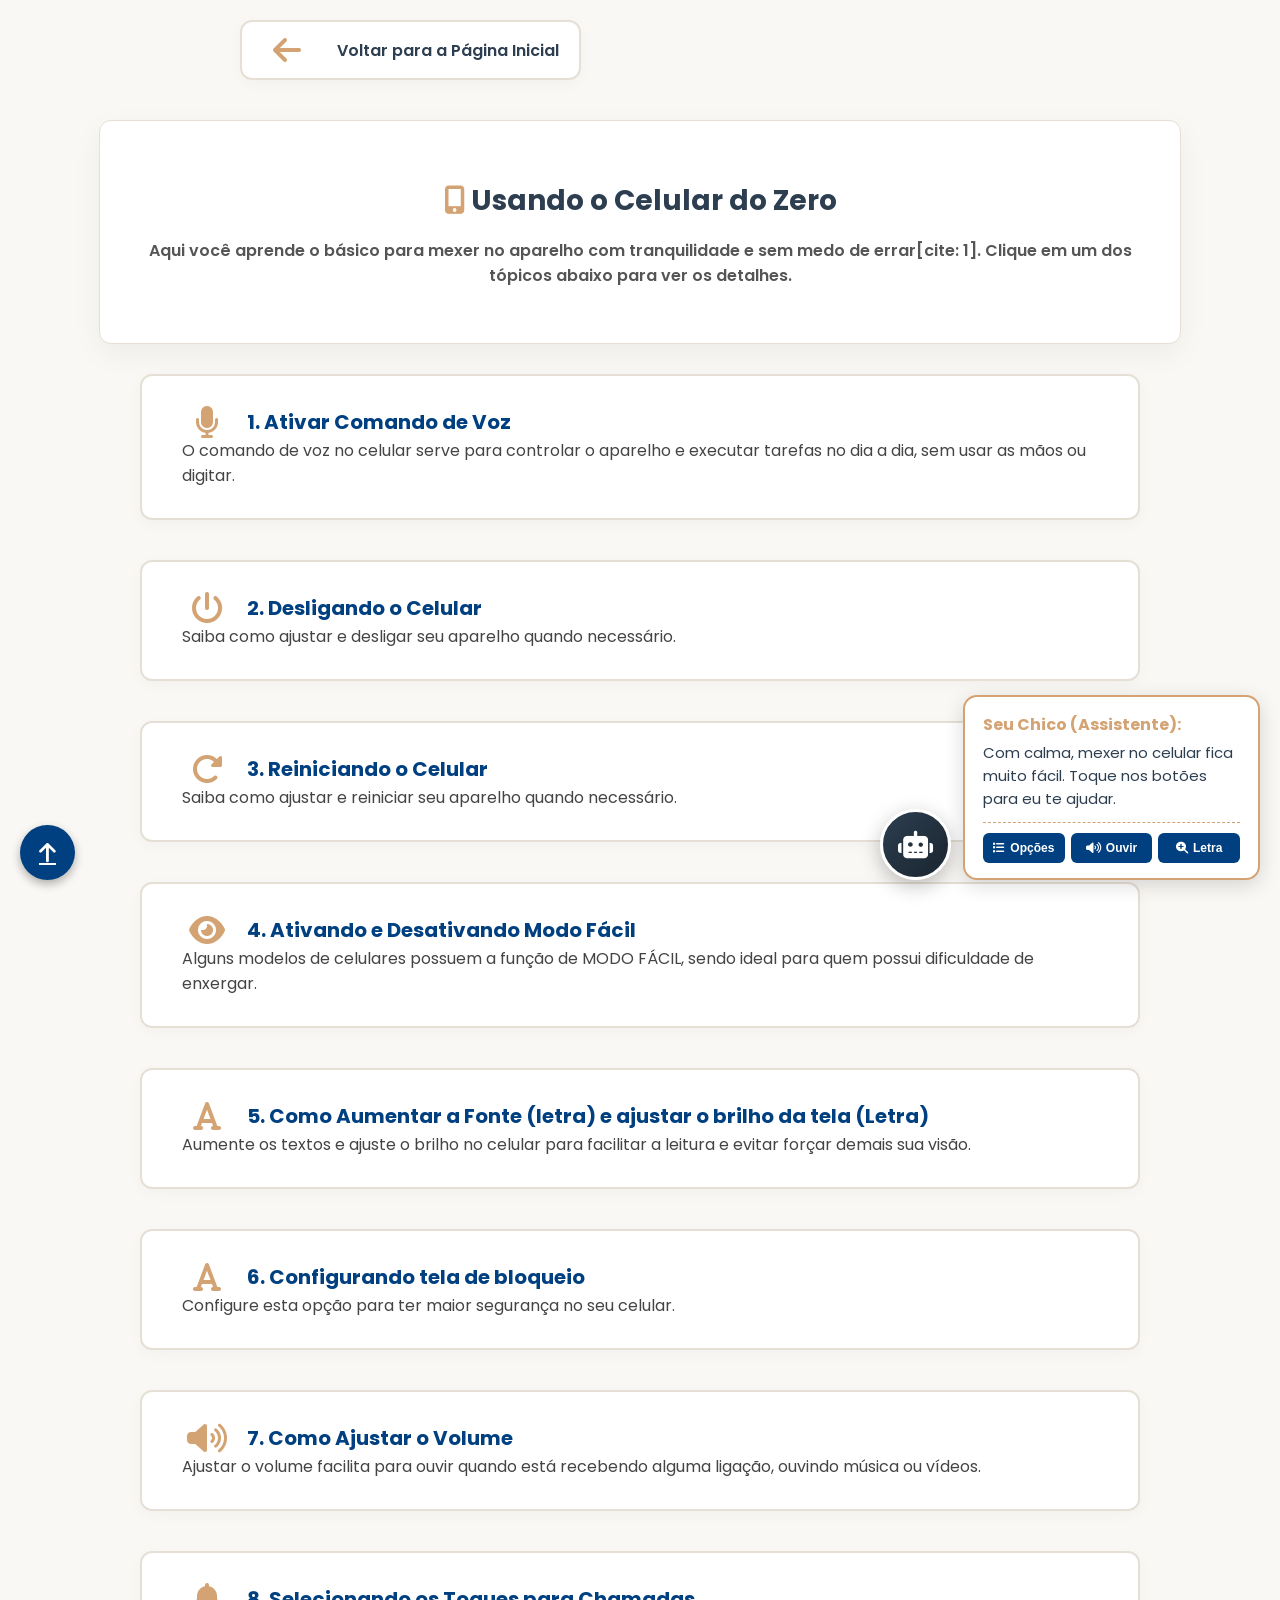
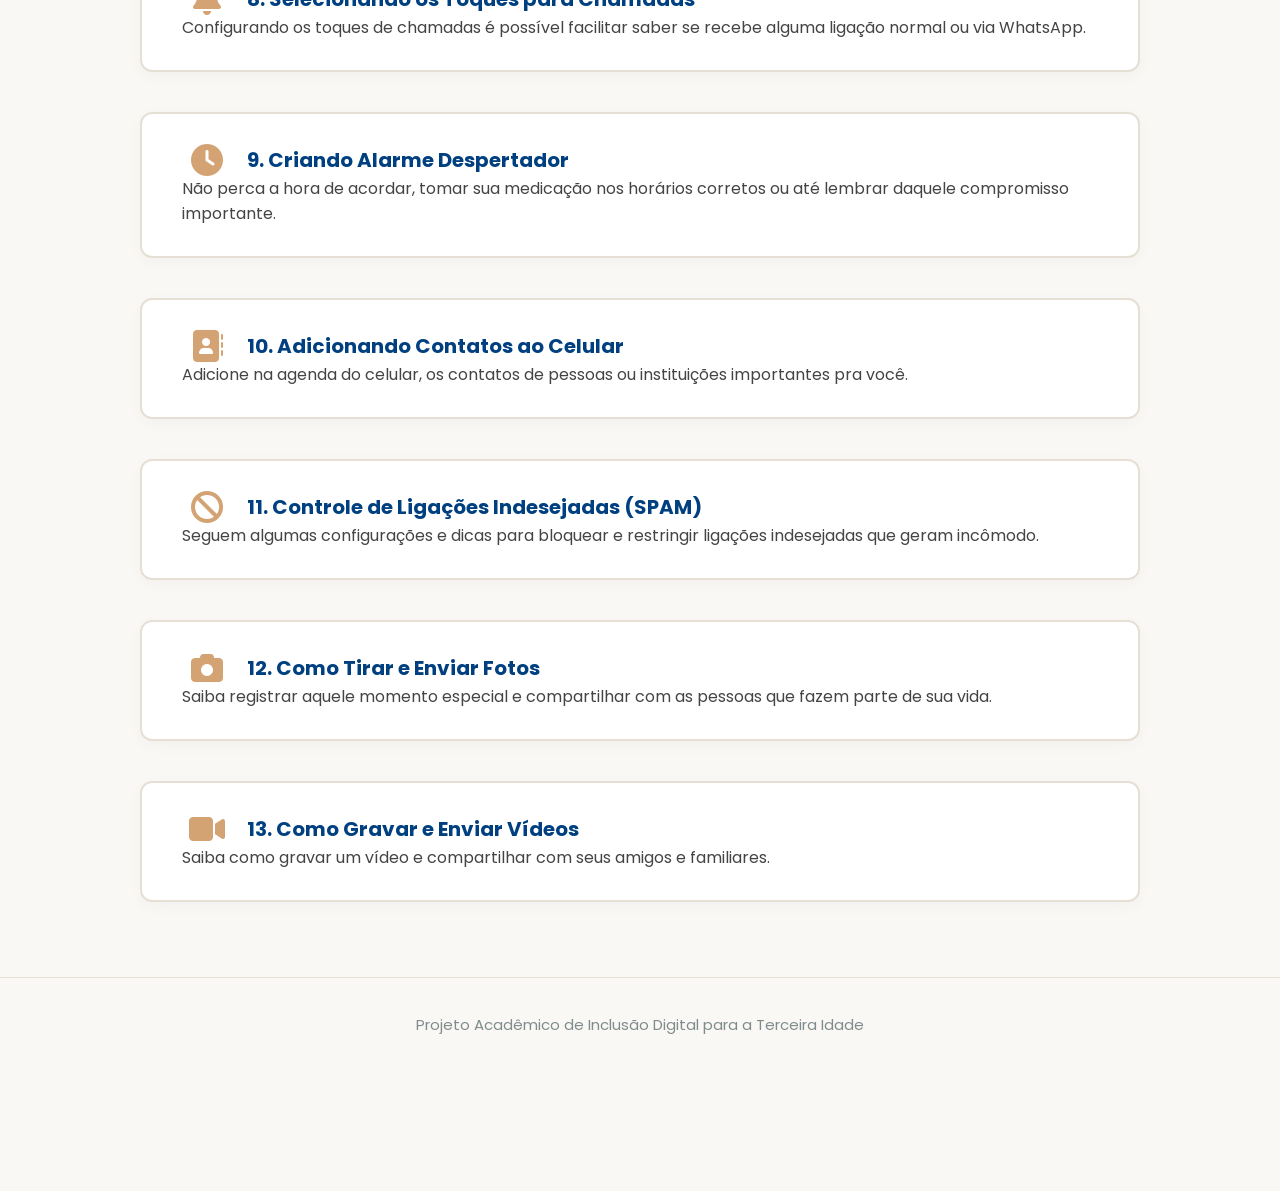
==== celular.html @ 822c0b0c "Update celular.html" ====
<!DOCTYPE html>
<html lang="pt-BR">
<head>
    <meta charset="UTF-8">
    <meta name="viewport" content="width=device-width, initial-scale=1.0">
    <title>Usando o Celular - Conectados</title>
    <link rel="stylesheet" href="https://cdnjs.cloudflare.com/ajax/libs/font-awesome/6.4.0/css/all.min.css">
    <link rel="stylesheet" href="style.css">
</head>
<body>

    <a href="#" onclick="voltarAoTopo()" class="botao-topo-flutuante" title="Voltar ao Topo">
        <i class="fa-solid fa-arrow-up"></i>
    </a>

    <div style="max-width: 800px; margin: 20px auto; text-align: left; padding: 0 15px;">
        <a href="index.html" class="btn" style="display: inline-flex; width: auto; padding: 12px 20px; font-size: 16px;">
            <i class="fa-solid fa-arrow-left"></i> Voltar para a Página Inicial
        </a>
    </div>

    <div class="search-box" style="margin-bottom: 30px;">
        <h1 style="color: #2C3E50; font-size: 28px; margin-bottom: 10px;">
            <i class="fa-solid fa-mobile-screen-button" style="color: #D4A373;"></i> Usando o Celular do Zero
        </h1>
        <p style="font-size: 16px; color: #555;">
            Aqui você aprende o básico para mexer no aparelho com tranquilidade e sem medo de errar[cite: 1]. Clique em um dos tópicos abaixo para ver os detalhes.
        </p>
    </div>

    <div class="grid-buttons">
        <div class="btn" onclick="abrirModal('modalVoz')" style="cursor: pointer; display: block; text-align: left; margin-bottom: 15px;">
            <h3 style="color: #004080; margin-top: 0; font-size: 20px;"><i class="fa-solid fa-microphone"></i> 1. Ativar Comando de Voz</h3>
            <p style="font-size: 16px; color: #444; font-weight: normal; margin-bottom: 0;">O comando de voz no celular serve para controlar o aparelho e executar tarefas no dia a dia, sem usar as mãos ou digitar.</p>
        </div>
        <div class="btn" onclick="abrirModal('modalDesligar')" style="cursor: pointer; display: block; text-align: left; margin-bottom: 15px;">
            <h3 style="color: #004080; margin-top: 0; font-size: 20px;"><i class="fa-solid fa-power-off"></i> 2. Desligando o Celular</h3>
            <p style="font-size: 16px; color: #444; font-weight: normal; margin-bottom: 0;">Saiba como ajustar e desligar seu aparelho quando necessário.</p>
        </div>
        <div class="btn" onclick="abrirModal('modalReiniciar')" style="cursor: pointer; display: block; text-align: left; margin-bottom: 15px;">
            <h3 style="color: #004080; margin-top: 0; font-size: 20px;"><i class="fa-solid fa-rotate-right"></i> 3. Reiniciando o Celular</h3>
            <p style="font-size: 16px; color: #444; font-weight: normal; margin-bottom: 0;">Saiba como ajustar e reiniciar seu aparelho quando necessário.</p>
        </div>
        <div class="btn" onclick="abrirModal('modalModoFacil')" style="cursor: pointer; display: block; text-align: left; margin-bottom: 15px;">
            <h3 style="color: #004080; margin-top: 0; font-size: 20px;"><i class="fa-solid fa-eye"></i> 4. Ativando e Desativando Modo Fácil</h3>
            <p style="font-size: 16px; color: #444; font-weight: normal; margin-bottom: 0;">Alguns modelos de celulares possuem a função de MODO FÁCIL, sendo ideal para quem possui dificuldade de enxergar.</p>
        </div>
        <div class="btn" onclick="abrirModal('modalFonte')" style="cursor: pointer; display: block; text-align: left; margin-bottom: 15px;">
            <h3 style="color: #004080; margin-top: 0; font-size: 20px;"><i class="fa-solid fa-font"></i> 5. Como Aumentar a Fonte (letra) e ajustar o brilho da tela (Letra)</h3>
            <p style="font-size: 16px; color: #444; font-weight: normal; margin-bottom: 0;">Aumente os textos e ajuste o brilho no celular para facilitar a leitura e evitar forçar demais sua visão.</p>
        </div>
         <div class="btn" onclick="abrirModal('modalbloqueio')" style="cursor: pointer; display: block; text-align: left; margin-bottom: 15px;">
            <h3 style="color: #004080; margin-top: 0; font-size: 20px;"><i class="fa-solid fa-font"></i> 6. Configurando tela de bloqueio</h3>
            <p style="font-size: 16px; color: #444; font-weight: normal; margin-bottom: 0;">Configure esta opção para ter maior segurança no seu celular.</p>
        </div>
        <div class="btn" onclick="abrirModal('modalVolume')" style="cursor: pointer; display: block; text-align: left; margin-bottom: 15px;">
            <h3 style="color: #004080; margin-top: 0; font-size: 20px;"><i class="fa-solid fa-volume-high"></i> 7. Como Ajustar o Volume</h3>
            <p style="font-size: 16px; color: #444; font-weight: normal; margin-bottom: 0;">Ajustar o volume facilita para ouvir quando está recebendo alguma ligação, ouvindo música ou vídeos.</p>
        </div>
        <div class="btn" onclick="abrirModal('modalToques')" style="cursor: pointer; display: block; text-align: left; margin-bottom: 15px;">
            <h3 style="color: #004080; margin-top: 0; font-size: 20px;"><i class="fa-solid fa-bell"></i> 8. Selecionando os Toques para Chamadas</h3>
            <p style="font-size: 16px; color: #444; font-weight: normal; margin-bottom: 0;">Configurando os toques de chamadas é possível facilitar saber se recebe alguma ligação normal ou via WhatsApp.</p>
        </div>
        <div class="btn" onclick="abrirModal('modalAlarme')" style="cursor: pointer; display: block; text-align: left; margin-bottom: 15px;">
            <h3 style="color: #004080; margin-top: 0; font-size: 20px;"><i class="fa-solid fa-clock"></i> 9. Criando Alarme Despertador</h3>
            <p style="font-size: 16px; color: #444; font-weight: normal; margin-bottom: 0;">Não perca a hora de acordar, tomar sua medicação nos horários corretos ou até lembrar daquele compromisso importante.</p>
        </div>
        <div class="btn" onclick="abrirModal('modalContatos')" style="cursor: pointer; display: block; text-align: left; margin-bottom: 15px;">
            <h3 style="color: #004080; margin-top: 0; font-size: 20px;"><i class="fa-solid fa-address-book"></i> 10. Adicionando Contatos ao Celular</h3>
            <p style="font-size: 16px; color: #444; font-weight: normal; margin-bottom: 0;">Adicione na agenda do celular, os contatos de pessoas ou instituições importantes pra você.</p>
        </div>
        <div class="btn" onclick="abrirModal('modalSpam')" style="cursor: pointer; display: block; text-align: left; margin-bottom: 15px;">
            <h3 style="color: #004080; margin-top: 0; font-size: 20px;"><i class="fa-solid fa-ban"></i> 11. Controle de Ligações Indesejadas (SPAM)</h3>
            <p style="font-size: 16px; color: #444; font-weight: normal; margin-bottom: 0;">Seguem algumas configurações e dicas para bloquear e restringir ligações indesejadas que geram incômodo.</p>
        </div>
        <div class="btn" onclick="abrirModal('modalFotos')" style="cursor: pointer; display: block; text-align: left; margin-bottom: 15px;">
            <h3 style="color: #004080; margin-top: 0; font-size: 20px;"><i class="fa-solid fa-camera"></i> 12. Como Tirar e Enviar Fotos</h3>
            <p style="font-size: 16px; color: #444; font-weight: normal; margin-bottom: 0;">Saiba registrar aquele momento especial e compartilhar com as pessoas que fazem parte de sua vida.</p>
        </div>
        <div class="btn" onclick="abrirModal('modalVideos')" style="cursor: pointer; display: block; text-align: left; margin-bottom: 15px;">
            <h3 style="color: #004080; margin-top: 0; font-size: 20px;"><i class="fa-solid fa-video"></i> 13. Como Gravar e Enviar Vídeos</h3>
            <p style="font-size: 16px; color: #444; font-weight: normal; margin-bottom: 0;">Saiba como gravar um vídeo e compartilhar com seus amigos e familiares.</p>
        </div>
    </div>

    <!-- Modais -->
    <div id="modalVoz" class="modal-fundo"><div class="modal-conteudo">
        <h2 style="color: #004080; margin-top: 0;"><i class="fa-solid fa-microphone"></i> Ativar Comando de Voz</h2>
        <p style="font-size: 16px; color: #444;">O comando de voz serve para controlar o aparelho e executar tarefas sem digitar:</p>
        <ul style="font-size: 16px; color: #444; line-height: 1.6;">
            <li>No seu celular Samsung, LG, Motorola ou qualquer modelo com sistema Android, procure pelo ícone de engrenagem e toque nele para abrir.</li>
            <li>Role a tela para baixo até a opção Google</li>
            <li>Na parte superior da tela, toque em Todos os serviços</li>
            <li>Role a tela para baixo até encontrar a opção: Pesquisa, Assistente e Voz.</li>
            <li>Toque em Google Assistente</li>
            <li>Toque em Voice Match.</li>
            <li>Na primeira opção, habilite a chave ao lado do Hey Google, verificando se ela fica azul e pronto, o Assistente do google para comandos de voz está habilitada.</li>
            <li>Para acionar o assistente de voz, você pode dizer...Hey Google e falar a tarefa que deseja realizar.</li>
        </ul>
        <p style="font-size: 15px; font-weight: bold; color: #2C3E50; margin-top: 20px; margin-bottom: 8px;">
            <i class="fa-solid fa-circle-play"></i> Prefere assistir? Veja o vídeo passo a passo:
        </p>
        <video controls onplay="pararVozAssistente()" style="width: 100%; border-radius: 8px; margin-bottom: 15px; background-color: #000;">
            <source src="ok google.mp4" type="video/mp4">
            Seu navegador não suporta vídeos.
        </video>
        <button class="botao-fechar" onclick="fecharModal('modalVoz')">Entendi / Fechar</button>
    </div></div>
    <div id="modalDesligar" class="modal-fundo"><div class="modal-conteudo">
        <h2 style="color: #004080; margin-top: 0;"><i class="fa-solid fa-power-off"></i> Desligando o Celular</h2>
        <p style="font-size: 16px; color: #444;">Para desligar o seu aparelho com segurança:</p>
        <ol style="font-size: 16px; color: #444; line-height: 1.6;">
            <li>Alguns aparelhos por padrão, não vem com as opções do menu desligar no botão lateral, mas vamos mostrar como ajustar e poder desligar o aparelho quando necessário.</li>
            <li>Nos aparelhos da <b>Samsung</b>, na sua tela de aplicativos (tela inicial), na parte superior da tela, lá na borda, deslize seu dedo desde cima para baixo duas vezes para expandir as opções.</li>
            <li>Toque na opção no símbolo de desligar, que é aquele semi círculo com um traço na vertical.</li>
            <li>Desta forma, você ja consegue desligar o celular, mas vamos ajustar para que esta opção apareça quando você pressionar o botão lateral de liga e desliga.</li>
            <li>Nesta tela, toque na opção: Configurações da Tecla Lateral.</li>
            <li>Na próxima tela, procure a opção: Manter Pressionado e selecione: Menu Desligar.</li>
            <li>Pronto, agora toda vez que você pressionar a tecla lateral do aparelho, o menu desligar irá aparecer e para desligar o aparelho.</li>
            <li>Basta tocar na opção de desligar, para ligar novamente, basta pressionar esta mesma tecla por alguns segundos.</li>
            <li>Nos celulares modelo <b>Motorola</b>, vá no símbolo de engrenagem (configurações) que fica na tela de aplicativos.</li>
            <li>Role a tela para baixo até encontrar a opção: Gestos e toque nesta opção.</li>
            <li>Depois toque na opção: Botão liga/desliga.</li>
            <li>Toque na opção: Menu liga/desliga para marcar e pronto, agora para acessar as opções do menu desligar no seu Motorola, basta pressionar a tecla lateral do seu celular e selecionar a opção de Desligar.</li>
        </ol>
         <p style="font-size: 15px; font-weight: bold; color: #2C3E50; margin-top: 20px; margin-bottom: 8px;">
            <i class="fa-solid fa-circle-play"></i> Prefere assistir? Veja o vídeo passo a passo:
        </p>
        <video controls onplay="pararVozAssistente()" style="width: 100%; border-radius: 8px; margin-bottom: 15px; background-color: #000;">
            <source src="desligando celular.mp4" type="video/mp4">
            Seu navegador não suporta vídeos.
        </video>
        <button class="botao-fechar" onclick="fecharModal('modalDesligar')">Entendi / Fechar</button>
    </div></div>
    <div id="modalReiniciar" class="modal-fundo"><div class="modal-conteudo">
        <h2 style="color: #004080; margin-top: 0;"><i class="fa-solid fa-rotate-right"></i> Reiniciando o Celular</h2>
        <p style="font-size: 16px; color: #444;">Reiniciar ajuda a corrigir alguns problemas no seu celular:</p>
        <ol style="font-size: 16px; color: #444; line-height: 1.6;">
            <li>Localize o botão lateral Liga Desliga no seu celular e segure ele pressionado, até aparecer o menu desligar.</li>
            <li>Toque na opção Reiniciar (geralmente com um ícone de seta circular).</li>
            <li>Na tela para confirmar, toque novamente na opção Reiniciar.</li>
            <li>Com isso, o aparelho ficará alguns segundos inativo até iniciar os serviços novamente.</li>
            <li>Quando a tela de aplicativos aparecer, teste se os problemas foram resolvidos com esta ação.</li>
        </ol>
        <p style="font-size: 15px; font-weight: bold; color: #2C3E50; margin-top: 20px; margin-bottom: 8px;">
            <i class="fa-solid fa-circle-play"></i> Prefere assistir? Veja o vídeo passo a passo:
        </p>
            <video controls onplay="pararVozAssistente()" style="width: 100%; border-radius: 8px; margin-bottom: 15px; background-color: #000;">
            <source src="Reiniciando celular.mp4" type="video/mp4">
            Seu navegador não suporta vídeos.
        </video>
        <button class="botao-fechar" onclick="fecharModal('modalReiniciar')">Entendi / Fechar</button>
    </div></div>
    <div id="modalModoFacil" class="modal-fundo"><div class="modal-conteudo">
        <h2 style="color: #004080; margin-top: 0;"><i class="fa-solid fa-eye"></i> Modo Fácil</h2>
        <p style="font-size: 16px; color: #444;">O Modo Fácil aumenta os ícones e simplifica a tela para quem tem dficuldade de enxergar:</p>
        <ul style="font-size: 16px; color: #444; line-height: 1.6;">
            <li>Alguns aparelhos, principalmente os da marca Samsung, possuem o recurso Modo Fácil e para habilitar é fácil.</li>
            <li>Procure pelo ícone de engrenagem no seu celular.</li>
            <li>Role a tela para baixo até encontrar a opção Visor e toque nele.</li>
            <li>Role novamente a tela para baixo até encontrar a opção Modo Fácil e toque na chave desta opção para habilitar.</li>
            <li>Dentro do Modo Fácil, ainda tem a opção para alterar as cores do seu teclado, podendo selecionar a opção que mais facilita pra você enxergar as letras, números e símbolos do teclado.</li>
            <li>Ao voltar para a tela de aplicativos, você ja vai notar que os ícones e letras ja estão maiores.</li>
        </ul>
        <p style="font-size: 15px; font-weight: bold; color: #2C3E50; margin-top: 20px; margin-bottom: 8px;">
            <i class="fa-solid fa-circle-play"></i> Prefere assistir? Veja o vídeo passo a passo:
        </p>
            <video controls onplay="pararVozAssistente()" style="width: 100%; border-radius: 8px; margin-bottom: 15px; background-color: #000;">
            <source src="modo facil.mp4" type="video/mp4">
            Seu navegador não suporta vídeos.
            </video>
        <button class="botao-fechar" onclick="fecharModal('modalModoFacil')">Entendi / Fechar</button>
    </div></div>
    <div id="modalFonte" class="modal-fundo"><div class="modal-conteudo">
        <h2 style="color: #004080; margin-top: 0;"><i class="fa-solid fa-font"></i> Aumentar a Letra e brilho da tela</h2>
        <p style="font-size: 16px; color: #444;">Para ler sem esforço:</p>
        <ol style="font-size: 16px; color: #444; line-height: 1.6;">
            <li>Procure no seu celular pelo símbolo de engrenagem.</li>
            <li>Dentro das configurações gerais, role a tela até aparecer a opção Visor ou Tela ou até mesmo Display, conforme o modelo do seu celular.</li>
            <li>Nas configurações do visor, você pode ajustar manualmente o brilho, movimentando a barra para esquerda ou direita e verifique qual ajuste fica ideal.</li>
            <li>Existe também a opção de Brilho Adaptável que você pode habilitar que ajusta automaticamente o brilho da tela conforme a iluminação do ambiente em que você esteja, reduzindo mais em determinado horário para preservar a visão.</li>
            <li>Antes de aumentar o tamanho da letra, você pode ajustar o Zoom, tocando nesta opção e ajustando o tamanho para o ideal para sua necessidade.</li>
            <li>O Zoom aumenta ou diminui o tamanho dos botões inferiores da sua tela para fechar ou minimizar um aplicativo aberto, além dos elementos superiores, onde tem o sinal do wifi, dados móveis, carga da bateria, etc....</li>
            <li>Ajustando o zoom, volte na tela de configurações de Visor, e desta vez, toque na opção Tamanho da Letra e ajuste o tamanho e tipo de fonte ideal, evitando deixar na letra tamanho máximo, para não atrapalhar na visualização dos demais aplicativos</li>
        </ol>
        <p style="font-size: 15px; font-weight: bold; color: #2C3E50; margin-top: 20px; margin-bottom: 8px;">
            <i class="fa-solid fa-circle-play"></i> Prefere assistir? Veja o vídeo passo a passo:
        </p>
            <video controls onplay="pararVozAssistente()" style="width: 100%; border-radius: 8px; margin-bottom: 15px; background-color: #000;">
            <source src="letra e brilho(1).mp4" type="video/mp4">
            Seu navegador não suporta vídeos.
            </video>
        <button class="botao-fechar" onclick="fecharModal('modalFonte')">Entendi / Fechar</button>
    </div></div>
        <div id="modalbloqueio" class="modal-fundo"><div class="modal-conteudo">
        <h2 style="color: #004080; margin-top: 0;"><i class="fa-solid fa-font"></i> Bloqueio de tela do celular e tempo de desligamento de tela</h2>
        <p style="font-size: 16px; color: #444;">Configure isso, para garantir maior segurança para seu celular:</p>
        <ol style="font-size: 16px; color: #444; line-height: 1.6;">
            <li>Procure no seu celular pelo símbolo de engrenagem para entrar nas configurações.</li>
            <li>Para ajustar o tempo de desligamento da tela após um tempo de inatividade, procure na tela de configurações pela opção: Visor ou tela, dependendo do modelo do seu telefone.</li>
            <li>Desça a tela até encontrar a opção: Duração de luz de fundo.</li>
            <li>Dentro desta configuração, escolha o tempo que deseja determinar, para que seu celular desligue a tela após um tempo de inatividade.</li>
            <li>Volte para a tela principal das configurações e desta vez, encontre pela opção: Tela de Bloqueio.</li>
            <li>Entre na opção: Tipo de bloqueio de tela</li>
            <li>A opção: Deslizar, não é recomendada pois não oferece segurança alguma, qualquer pessoa pode deslizar o dedo na tela do seu aparelho para desbloquear</li>
            <li>A opção: Padrão, é a forma mais comum utilizada e envolve você interligar uma sequência de pontos determinados por você, como forma para desbloquear o aparelho, toda vez que precisar liberar a tela, deverá desenhar esta sequência</li>
            <li>A opção: PIN, envolve você criar uma senha numérica como forma de desbloqueio do aparelho</li>
            <li>A opção: Senha, envolve criar uma senha alfanumérica para desbloquear o aparelho, isso envolve números, letras e caracteres especiais.</li>
            <li>A opção Nenhum, também não é recomendada por não oferecer segurança.</li>
            <li>A opção: Biometria, é um recurso de desbloqueio em que você deve colocar sua digital cadastrada para liberar o aparelho, se o seu celular possui esse recurso, pode ser utilizado.</li>
            <li>A opção: Rosto, seria o reconhecimento facial, caso opte por este formato, toda vez que precisar liberar o celular, deverá colocar seu rosto frente a câmera do celular para ser validado.</li>
            <li>Defina a forma de bloqueio que desejar e memorize bem, ou anote a senha ou o ddesenho que criou, pois, caso você esqueça, a única forma de liberar o celular é restaurar de fábrica e isso pode fazer com que todos os seus dados sejam perdidos.</li>
        </ol>
        <p style="font-size: 15px; font-weight: bold; color: #2C3E50; margin-top: 20px; margin-bottom: 8px;">
            <i class="fa-solid fa-circle-play"></i> Prefere assistir? Veja o vídeo passo a passo:
        </p>
            <video controls onplay="pararVozAssistente()" style="width: 100%; border-radius: 8px; margin-bottom: 15px; background-color: #000;">
            <source src="bloqueio.mp4" type="video/mp4">
            Seu navegador não suporta vídeos.
            </video>
        <button class="botao-fechar" onclick="fecharModal('modalFonte')">Entendi / Fechar</button>
    </div></div>
    <div id="modalVolume" class="modal-fundo"><div class="modal-conteudo">
        <h2 style="color: #004080; margin-top: 0;"><i class="fa-solid fa-volume-high"></i> Ajustar Volume</h2>
        <p style="font-size: 16px; color: #444;">Para configurar volume do aparelho</p>
        <ol style="font-size: 16px; color: #444; line-height: 1.6;">
            <li>Nos celulares atuais, existem nas laterais, botões que aumentam e diminuem o volume das mídias, sejam eles, vídeos, músicas, áudios de WhatsApp, sons dos jogos e etc.</li>
            <li>Para que seja possível controlar o volume das mídias pelos botões de volume lateral é necessário que está função esteja habilitada no seu aparelho.</li>
            <li>Vamos acessar então, os controles de volume do celular para verificar se esta opção já esta configurada.</li>
            <li>Entre nas configurações do celular, procurando na tela de aplicativos pela engrenagem</li>
            <li>Ou posicione seu dedo indicador na parte superior da tela do aparelho e deslize seu dedo para baixo, para expandir a barra de configurações rápida, tocando no símbolo de engrenagem.</li>
            <li>Procure a opçõe de Som e Vibração, caso seu celular seja um Samsung, ou apenas Som, se for um Motorola.</li>
            <li>desça a tela que abrir e toque em Volume.</li>
            <li>Dentro de Volume, verifique que irá aparecer as opções de volume de Toque, que é o volume do toque ou música que você definiu para receber chamadas.</li>
            <li>Volume de Mídia, que controla o volume dos vídeos, músicas, áudios de WhatsApp, jogos de celular etc.</li>
            <li>Volume de Notificações, que é o alerta que recebemos quando alguém envia algo pelo WhatsApp, quando alguém interage nas suas redes sociais, alguma ação realizada na sua conta bancária, um sms recebido, entre outros.</li>
            <li>Desça a tela para baixo até encontrar a opção: Usar teclas de mídia para volume e verifique se ela esta habilitada, se não estiver, toque na chave logo abaixo e ative.</li>
            <li>Suba a tela para cima até os controles de volume e perceba que volume de toque e notificações poderá ser ajustado na barra azul, vá tocando nesta barra para definir o volume para chamadas e a mesma coisa para as notificações.</li>
            <li>Voltando a tela inicial, você verá 3 opções, que são chamados de Modos de Som.</li>
            <li>Selecione a opção Som, para liberar todos os sons do celular, sejam os toques de chamadas e notificações, som de sistema e etc e você ainda pode selecionar a opção para que além do som do toque, o celular ainda vibre em conjunto.</li>
            <li>A opção Vibrar faz com que o celular não toque nenhum som, apenas irá vibrar quando receber uma ligação ou notificação.</li>
            <li>A opção silenciar, irá deixar o celular totalmente mudo para chamadas ou notificações.</li>
        </ol>
        <p style="font-size: 15px; font-weight: bold; color: #2C3E50; margin-top: 20px; margin-bottom: 8px;">
            <i class="fa-solid fa-circle-play"></i> Prefere assistir? Veja o vídeo passo a passo:
        </p>
            <video controls onplay="pararVozAssistente()" style="width: 100%; border-radius: 8px; margin-bottom: 15px; background-color: #000;">
            <source src="Volume.mp4" type="video/mp4">
            Seu navegador não suporta vídeos.
            </video>
        <button class="botao-fechar" onclick="fecharModal('modalVolume')">Entendi / Fechar</button>
    </div></div>
    <div id="modalToques" class="modal-fundo"><div class="modal-conteudo">
        <h2 style="color: #004080; margin-top: 0;"><i class="fa-solid fa-bell"></i> Toques para Chamadas</h2>
        <p style="font-size: 16px; color: #444;">Personalize o som de chamada do seu celular:</p>
        <ol style="font-size: 16px; color: #444; line-height: 1.6;">
            <li>Nos celulares Samsung:</li>
            <li>Procure pelo ícone de engrenagem na tela de aplicativos do celular e abra as configurações.</li>
            <li>Toque na opção: Sons e Vibração.</li>
            <li>Para definir o toque de chamadas entre em: Toque.</li>
            <li>Nesta tela, selecione a opção de SIM onde está seu chip de operadora, lembrando que caso você possua 2 chips, pode selecionar toques diferentes pra cada um.</li>
            <li>Dentro das opções de toque, você poderá selecionar uma das opções de toque padrão da Samsung, ouvir uma prévia e caso goste de algum, deixe selecionado.</li>
            <li>Você também pode definir uma música como toque de chamadas, selecionando o sinal de mais, que fica no canto direito superior desta tela de toque.</li>
            <li>Para definir o som das notificações.</li>
            <li>Volte na tela Sons e Vibração e toque em Som da notificação.</li>
            <li>Selecione uma opção padrão da Samsung.</li>
            <li>Agora nos celulares Motorola:.</li>
            <li>Encontre na tela de aplicativos pela engrenagem.</li>
            <li>Encontre a opção: Som.</li>
            <li>Desça até o final da tela e entre em: Avançado.</li>
            <li>Desça até encontrar Toque do telefone chip 1 ou 2, dependendo de onde está seu chip de operadora, caso possua 2 chips, pode definir um toque diferente pra cada chip..</li>
            <li>Selecione um dos toques padrão Motorola e toque em OK, ou se preferiri colocar uma música como toque, vá em Adicionar Toque.</li>
            <li>No canto superior esquerdo, toque nas barras horizontais e toque em áudio.</li>
            <li>Vá abrindo as pastas que surgem, até localizar a música desejada e toque nela.</li>
            <li>Voltando na tela de Toque, verá que a música adicionada já está listada nas opções, basta selecionar ela e toque em ok pra confirmar.</li>
        </ol>
        <p style="font-size: 15px; font-weight: bold; color: #2C3E50; margin-top: 20px; margin-bottom: 8px;">
            <i class="fa-solid fa-circle-play"></i> Prefere assistir? Veja o vídeo passo a passo:
        </p>
            <video controls onplay="pararVozAssistente()" style="width: 100%; border-radius: 8px; margin-bottom: 15px; background-color: #000;">
            <source src="Toques.mp4" type="video/mp4">
            Seu navegador não suporta vídeos.
            </video>
        <button class="botao-fechar" onclick="fecharModal('modalToques')">Entendi / Fechar</button>
    </div></div>
    <div id="modalAlarme" class="modal-fundo"><div class="modal-conteudo">
        <h2 style="color: #004080; margin-top: 0;"><i class="fa-solid fa-clock"></i> Criando Alarme Despertador</h2>
        <p style="font-size: 16px; color: #444;">Para não perder horários importantes:</p>
        <ol style="font-size: 16px; color: #444; line-height: 1.6;">
            <li>Na tela de aplicativos do celular, procure pelo aplicativo Relógio..</li>
            <li>Na tela deste aplicativo, toque no sinal de +.</li>
            <li>Defina hora e minutos para despertar.</li>
            <li>Logo abaixo, nos dias da semana, defina os dias da semana em que deseja que o celular dispare o alarme, tocando em cada dia da semana desejado.</li>
            <li>Você pode também, agendar um alarme em um determinado dia do mês no futuro, tocando no símbolo do calendário e escolhendo a data de agendamento, que ajuda bastante para por exemplo, situações de consultas médicas agendadas.</li>
            <li>Defina o som do alarme e para isso, toque em Som de alarme, escute a prévia de cada opção e selecione aquela que lhe agradar.</li>
            <li>Volte na tela inicial do aplicativo Relógio e verifique que você pode ativar e desativar cada opção nesta tela, pode ativar e desativar o som, se quer que o celular vibre, ou se quer utilizar a opção Adiar.</li>
            <li>Na opção Adiar, pode definir para que após o alarme inicial, ele repita a ação,  a cada espaço de tempo determinado.</li>
            <li>Você pode determinar um nome para seu alarme, tocando no campo Nome do Alarme e com ajuda do teclado, digite o nome desejado e salve.</li>
            <li>Você pode criar quantos alarmes desejar.</li>   
        </ol>
        <p style="font-size: 15px; font-weight: bold; color: #2C3E50; margin-top: 20px; margin-bottom: 8px;">
            <i class="fa-solid fa-circle-play"></i> Prefere assistir? Veja o vídeo passo a passo:
        </p>
            <video controls onplay="pararVozAssistente()" style="width: 100%; border-radius: 8px; margin-bottom: 15px; background-color: #000;">
            <source src="despertador.mp4" type="video/mp4">
            Seu navegador não suporta vídeos.
            </video>
        <button class="botao-fechar" onclick="fecharModal('modalAlarme')">Entendi / Fechar</button>
    </div></div>
    <div id="modalContatos" class="modal-fundo"><div class="modal-conteudo">
        <h2 style="color: #004080; margin-top: 0;"><i class="fa-solid fa-address-book"></i> Adicionar Contatos</h2>
        <p style="font-size: 16px; color: #444;">Guarde os telefones importantes:</p>
        <ol style="font-size: 16px; color: #444; line-height: 1.6;">
            <li>Abra o aplicativo **Contatos** ou **Agenda**.</li>
            <li>Toque no botão **(+)** para adicionar um novo contato.</li>
            <li>Digite o **Nome** e o **Número de Telefone** da pessoa e toque em **Salvar**.</li>
        </ol>
        <button class="botao-fechar" onclick="fecharModal('modalContatos')">Entendi / Fechar</button>
    </div></div>
    <div id="modalSpam" class="modal-fundo"><div class="modal-conteudo">
        <h2 style="color: #004080; margin-top: 0;"><i class="fa-solid fa-ban"></i> Controle de SPAM</h2>
        <p style="font-size: 16px; color: #444;">Evite ligações comerciais incômodas:</p>
        <ul style="font-size: 16px; color: #444; line-height: 1.6;">
            <li>Abra o aplicativo **Telefone**.</li>
            <li>Toque nos três pontinhos no alto da tela e vá em **Configurações**.</li>
            <li>Ative a opção **Identificador de Chamada e SPAM** para bloquear automaticamente números suspeitos.</li>
        </ul>
        <button class="botao-fechar" onclick="fecharModal('modalSpam')">Entendi / Fechar</button>
    </div></div>
    <div id="modalFotos" class="modal-fundo"><div class="modal-conteudo">
        <h2 style="color: #004080; margin-top: 0;"><i class="fa-solid fa-camera"></i> Fotos</h2>
        <p style="font-size: 16px; color: #444;">Registre momentos especiais:</p>
        <ol style="font-size: 16px; color: #444; line-height: 1.6;">
            <li>Abra o aplicativo **Câmera**.</li>
            <li>Aponte o celular para o que deseja registrar e toque no círculo branco na tela para fotografar.</li>
            <li>Abra o WhatsApp, escolha a foto na galeria e envie para seus familiares.</li>
        </ol>
        <button class="botao-fechar" onclick="fecharModal('modalFotos')">Entendi / Fechar</button>
    </div></div>
    <div id="modalVideos" class="modal-fundo"><div class="modal-conteudo">
        <h2 style="color: #004080; margin-top: 0;"><i class="fa-solid fa-video"></i> Vídeos</h2>
        <p style="font-size: 16px; color: #444;">Compartilhe vídeos em movimento:</p>
        <ol style="font-size: 16px; color: #444; line-height: 1.6;">
            <li>Abra o aplicativo **Câmera**.</li>
            <li>Mude para a opção **Vídeo**.</li>
            <li>Toque no botão vermelho ou redondo para iniciar a gravação e toque novamente para encerrar. O vídeo ficará salvo na sua galeria.</li>
        </ol>
        <button class="botao-fechar" onclick="fecharModal('modalVideos')">Entendi / Fechar</button>
    </div></div>

    <div class="interactive-pet" id="petAssistant">
        <div class="pet-avatar" onclick="mudarFala('Aqui estou! Escolha uma opção.')">
            <i class="fa-solid fa-robot"></i>
        </div>
        <div class="pet-speech">
            <strong>Seu Chico (Assistente):</strong>
            <span id="textoFala">Com calma, mexer no celular fica muito fácil. Toque nos botões para eu te ajudar.</span>
            
            <div class="pet-acoes">
                <button onclick="lerOpcoesDaPagina()" class="btn-acao-pet" title="Ouvir opções">
                    <i class="fa-solid fa-list"></i> Opções
                </button>
                <button onclick="lerTextoAlto()" class="btn-acao-pet" title="Ouvir instruções">
                    <i class="fa-solid fa-volume-high"></i> Ouvir
                </button>
                <button onclick="alternarTamanhoFonte()" class="btn-acao-pet" title="Aumentar tamanho das letras">
                    <i class="fa-solid fa-magnifying-glass-plus"></i> Letra
                </button>
            </div>
        </div>
    </div>

    <footer>
        <p>Projeto Acadêmico de Inclusão Digital para a Terceira Idade</p>
    </footer>

    <script>
        let vozes = [];
        window.speechSynthesis.onvoiceschanged = () => { vozes = window.speechSynthesis.getVoices(); };
        function voltarAoTopo() { window.scrollTo({ top: 0, behavior: 'smooth' }); }
        function mudarFala(frase) { document.getElementById('textoFala').innerText = frase; }
        
        function configurarVoz(fala) {
            fala.lang = 'pt-BR'; fala.rate = 1.0; 
            if (vozes.length > 0) {
                let naturalVoice = vozes.find(v => v.lang.includes('pt') && (v.name.includes('Google') || v.name.includes('Natural') || v.name.includes('Microsoft')));
                fala.voice = naturalVoice ? naturalVoice : vozes.find(v => v.lang.includes('pt'));
            }
        }
       function pararVozAssistente() {
            if ('speechSynthesis' in window) {
                window.speechSynthesis.cancel();
            }
            mudarFala('Assistindo ao vídeo explicativo.');
        } 
        function falarAlto(texto) {
            if ('speechSynthesis' in window) {
                window.speechSynthesis.cancel();
                const fala = new SpeechSynthesisUtterance(texto);
                configurarVoz(fala);
                window.speechSynthesis.speak(fala);
            } else { alert("Desculpe, o seu dispositivo não suporta leitura de voz."); }
        }
        function abrirModal(id) { 
            document.getElementById(id).style.display = 'flex'; 
            setTimeout(() => {
                const modal = document.getElementById(id);
                if(modal) {
                    let texto = modal.innerText.replace('Entendi / Fechar', '');
                    mudarFala('Lendo as instruções para você.');
                    falarAlto(texto);
                }
            }, 500); 
        }
        function fecharModal(id) { 
            document.getElementById(id).style.display = 'none';
            const modal = document.getElementById(id);
            if (modal) {
                const video = modal.querySelector('video');
                if (video) { 
                    video.pause(); 
                    video.currentTime = 0; 
                }
            }

            if ('speechSynthesis' in window) { window.speechSynthesis.cancel(); }
            mudarFala('Janela fechada. Escolha outra opção.');
        }
        function pararVozAssistente() {
            if ('speechSynthesis' in window) {
                window.speechSynthesis.cancel();
            }
            mudarFala('Assistindo ao vídeo explicativo.');
        }
        function lerTextoAlto() {
            const modais = document.querySelectorAll('.modal-fundo');
            let textoParaLer = '';
            let modalAberto = false;
            modais.forEach(modal => {
                if (modal.style.display === 'flex') {
                    textoParaLer = modal.innerText.replace('Entendi / Fechar', ''); 
                    modalAberto = true;
                }
            });
            if (modalAberto) {
                mudarFala('Estou lendo as instruções em voz alta para você.');
                falarAlto(textoParaLer);
            } else {
                textoParaLer = document.getElementById('textoFala').innerText;
                falarAlto(textoParaLer);
            }
        }
        function alternarTamanhoFonte() {
            document.body.classList.toggle('fonte-grande');
            if(document.body.classList.contains('fonte-grande')){
                mudarFala('Letras aumentadas.'); falarAlto('Letras aumentadas.');
            } else {
                mudarFala('Tamanho normal.'); falarAlto('Tamanho normal.');
            }
        }
    </script>
</body>
</html>
---- style.css ----
@import url('https://fonts.googleapis.com/css2?family=Poppins:wght@300;400;500;600;700&display=swap');

body {
    font-family: 'Poppins', sans-serif;
    background-color: #FAF8F5;
    color: #2C3E50;
    margin: 0;
    padding: 0;
    text-align: center;
    overflow-x: hidden;
    padding-bottom: 140px;
}

/* --- BANNER TOPO CORRIGIDO --- */
.banner-topo {
    position: relative;
    width: 100%;
    height: 400px; /* Isso garante que a imagem apareça por inteiro */
    background-image: url('banner-topo.png'); 
    background-size: cover;
    background-position: center;
    background-repeat: no-repeat;
    border-bottom: 6px solid #D4A373;
    margin-bottom: 40px;
    box-shadow: 0 10px 30px rgba(0,0,0,0.15);
    display: flex;
    align-items: center;
    justify-content: flex-start; /* Alinha o texto à esquerda */
    padding-left: 60px;
}

.banner-texto {
    text-align: left;
    max-width: 480px;
    z-index: 2;
}

.banner-texto h1 {
    font-size: 42px;
    font-weight: 700;
    margin: 0 0 8px 0;
    color: #1A252F;
    text-shadow: 0 2px 4px rgba(255,255,255,0.9);
}

.banner-texto p.subtitle {
    font-size: 18px;
    font-weight: 500;
    margin: 0;
    line-height: 1.4;
    color: #2C3E50;
    text-shadow: 0 1px 3px rgba(255,255,255,0.9);
}

/* Caixa de Busca */
.search-box {
    background: #ffffff;
    padding: 40px;
    border-radius: 12px;
    box-shadow: 0 10px 30px rgba(0, 0, 0, 0.05);
    margin: 40px auto;
    max-width: 1000px;
    width: 90%;
    border: 1px solid #E6DFD5;
}

.search-box p {
    font-size: clamp(22px, 2.5vw, 28px);
    font-weight: 600;
    color: #2C3E50;
    margin-bottom: 15px;
}

.search-input {
    width: 95%;
    padding: 20px 25px;
    font-size: 20px;
    border: 2px solid #D4A373;
    border-radius: 8px;
    outline: none;
    background-color: #FAFAFA;
    transition: all 0.3s;
}

.search-input:focus {
    border-color: #004080;
    background-color: #fff;
    box-shadow: 0 0 8px rgba(0, 64, 128, 0.15);
}

/* Grade de Botões */
.grid-buttons {
    display: grid;
    grid-template-columns: 1fr;
    gap: 25px;
    max-width: 1000px;
    width: 90%;
    margin: 0 auto;
}

/* Estilo geral dos botões */
.btn {
    background-color: #ffffff;
    color: #2C3E50;
    border: 2px solid #E6DFD5;
    border-radius: 12px;
    cursor: pointer;
    box-shadow: 0 4px 15px rgba(0,0,0,0.03);
    text-decoration: none;
    display: flex;
    align-items: center;
    justify-content: flex-start;
    gap: 25px;
    transition: all 0.3s ease;
    text-align: left;
}

/* Botões de Link (Menu Inicial) */
a.btn {
    padding: 35px 40px;
    font-size: clamp(20px, 2.2vw, 28px); 
    white-space: nowrap; 
    overflow: hidden;
    text-overflow: ellipsis; 
    font-weight: 600;
}

/* Botões que são Divs (Menus Internos) */
div.btn {
    padding: 30px 40px;
    flex-direction: column;
    align-items: flex-start;
    gap: 10px;
}

div.btn h3 {
    font-size: clamp(20px, 2.2vw, 26px);
    margin: 0;
    display: flex;
    align-items: center;
    gap: 15px;
}

div.btn p {
    font-size: clamp(16px, 1.5vw, 20px);
    margin: 0;
}

.btn i, a.btn i {
    font-size: clamp(30px, 2.5vw, 38px);
    color: #D4A373;
    width: 50px;
    text-align: center;
}

.btn:hover {
    background-color: #2C3E50;
    color: white;
    border-color: #2C3E50;
    transform: translateY(-3px);
    box-shadow: 0 8px 20px rgba(0,0,0,0.1);
}

.btn:hover i, .btn:hover h3, .btn:hover p { color: #ffffff !important; }

/* Cores Específicas dos Botões */
.btn-saude { border-color: #e84393; }
.btn-saude i { color: #e84393 !important; }
.btn-saude:hover { background-color: #e84393; color: white; border-color: #e84393; }

.btn-whatsapp { border-color: #25D366; }
.btn-whatsapp i { color: #25D366 !important; }
.btn-whatsapp:hover { background-color: #25D366; color: white; border-color: #25D366; }

.btn-youtube { border-color: #FF0000; }
.btn-youtube i { color: #FF0000 !important; }
.btn-youtube:hover { background-color: #FF0000; color: white; border-color: #FF0000; }

.btn-transporte { border-color: #000000; }
.btn-transporte i { color: #000000 !important; }
.btn-transporte:hover { background-color: #000000; color: white; border-color: #000000; }

/* Assistente Virtual */
.interactive-pet {
    position: fixed;
    bottom: 20px;
    right: 20px;
    display: flex;
    align-items: flex-end;
    gap: 12px;
    z-index: 1000;
    max-width: 380px;
    animation: bouncePet 2s infinite ease-in-out;
}

@keyframes bouncePet {
    0%, 100% { transform: translateY(0); }
    50% { transform: translateY(-6px); }
}

.pet-avatar {
    background: linear-gradient(135deg, #2C3E50, #1A252F);
    color: white;
    font-size: 28px;
    width: 65px;
    height: 65px;
    border-radius: 50%;
    display: flex;
    align-items: center;
    justify-content: center;
    box-shadow: 0 6px 20px rgba(0,0,0,0.25);
    border: 3px solid #fff;
    flex-shrink: 0;
    cursor: pointer;
}

.pet-speech {
    background: white;
    border: 2px solid #D4A373;
    padding: 15px 18px;
    border-radius: 14px;
    box-shadow: 0 5px 20px rgba(0,0,0,0.15);
    text-align: left;
    font-size: 15px;
    color: #2C3E50;
    position: relative;
}

.pet-speech strong {
    color: #D4A373;
    display: block;
    margin-bottom: 4px;
    font-size: 16px;
}

.pet-acoes {
    display: flex;
    gap: 6px;
    margin-top: 12px;
    border-top: 1px dashed #D4A373;
    padding-top: 10px;
    flex-wrap: wrap; 
}

.btn-acao-pet {
    background-color: #004080;
    color: white;
    border: none;
    padding: 8px 10px;
    border-radius: 6px;
    font-size: 12px;
    cursor: pointer;
    display: flex;
    align-items: center;
    gap: 5px;
    flex: 1;
    justify-content: center;
    font-weight: 600;
    transition: background-color 0.3s;
    min-width: 80px;
}

.btn-acao-pet:hover { background-color: #002B5B; }

body.fonte-grande p, 
body.fonte-grande h1, 
body.fonte-grande h2, 
body.fonte-grande h3, 
body.fonte-grande span, 
body.fonte-grande li, 
body.fonte-grande a {
    font-size: 135% !important; 
    line-height: 1.6;
}
body.fonte-grande .btn-acao-pet { font-size: 14px; }

footer {
    margin-top: 60px;
    font-size: 15px;
    color: #7F8C8D;
    border-top: 1px solid #E6DFD5;
    padding-top: 20px;
}

/* Responsividade para Celulares */
@media (max-width: 768px) {
    .banner-topo {
        height: auto;
        min-height: 340px;
        flex-direction: column;
        justify-content: flex-end;
        padding: 20px;
        background-position: center top;
    }
    .banner-texto {
        text-align: center;
        max-width: 100%;
        background: rgba(250, 248, 245, 0.85);
        padding: 15px;
        border-radius: 10px;
        margin-top: 20px;
    }
    .search-box {
        padding: 25px 20px;
        margin: 20px auto 30px auto;
    }
    .search-input { width: 100%; font-size: 16px; box-sizing: border-box; }
    
    a.btn {
        padding: 20px 25px;
        white-space: normal; 
    }
    div.btn {
        padding: 20px 25px;
    }
    .btn i, a.btn i { font-size: 28px; width: 40px; }

    .interactive-pet {
        max-width: 90%;
        bottom: 15px;
        right: 15px;
        gap: 8px;
    }
    .pet-avatar { width: 50px; height: 50px; font-size: 22px; }
    .pet-speech { padding: 10px 12px; font-size: 13px; }
    .pet-speech strong { font-size: 14px; margin-bottom: 2px; }
}

.botao-topo-flutuante {
    position: fixed;
    bottom: 20px;
    left: 20px;
    background-color: #004080;
    color: white;
    border: none;
    border-radius: 50px;
    width: 55px;
    height: 55px;
    font-size: 22px;
    display: flex;
    justify-content: center;
    align-items: center;
    box-shadow: 0 4px 10px rgba(0,0,0,0.3);
    cursor: pointer;
    z-index: 998;
    transition: background-color 0.3s;
}

.botao-topo-flutuante:hover { background-color: #002B5B; }

.modal-fundo {
    display: none;
    position: fixed;
    top: 0; left: 0; width: 100%; height: 100%;
    background-color: rgba(0, 0, 0, 0.6);
    z-index: 999;
    justify-content: center;
    align-items: center;
    padding: 15px;
}

.modal-conteudo {
    background-color: #fff;
    padding: 35px;
    border-radius: 12px;
    max-width: 700px;
    width: 100%;
    max-height: 85vh;
    overflow-y: auto;
    box-shadow: 0 5px 15px rgba(0,0,0,0.3);
    text-align: left;
    position: relative;
    box-sizing: border-box;
}

.botao-fechar {
    background-color: #e74c3c;
    color: white;
    border: none;
    padding: 15px 20px;
    font-size: 20px;
    border-radius: 8px;
    cursor: pointer;
    margin-top: 25px;
    font-weight: bold;
    display: block;
    width: 100%;
    text-align: center;
}
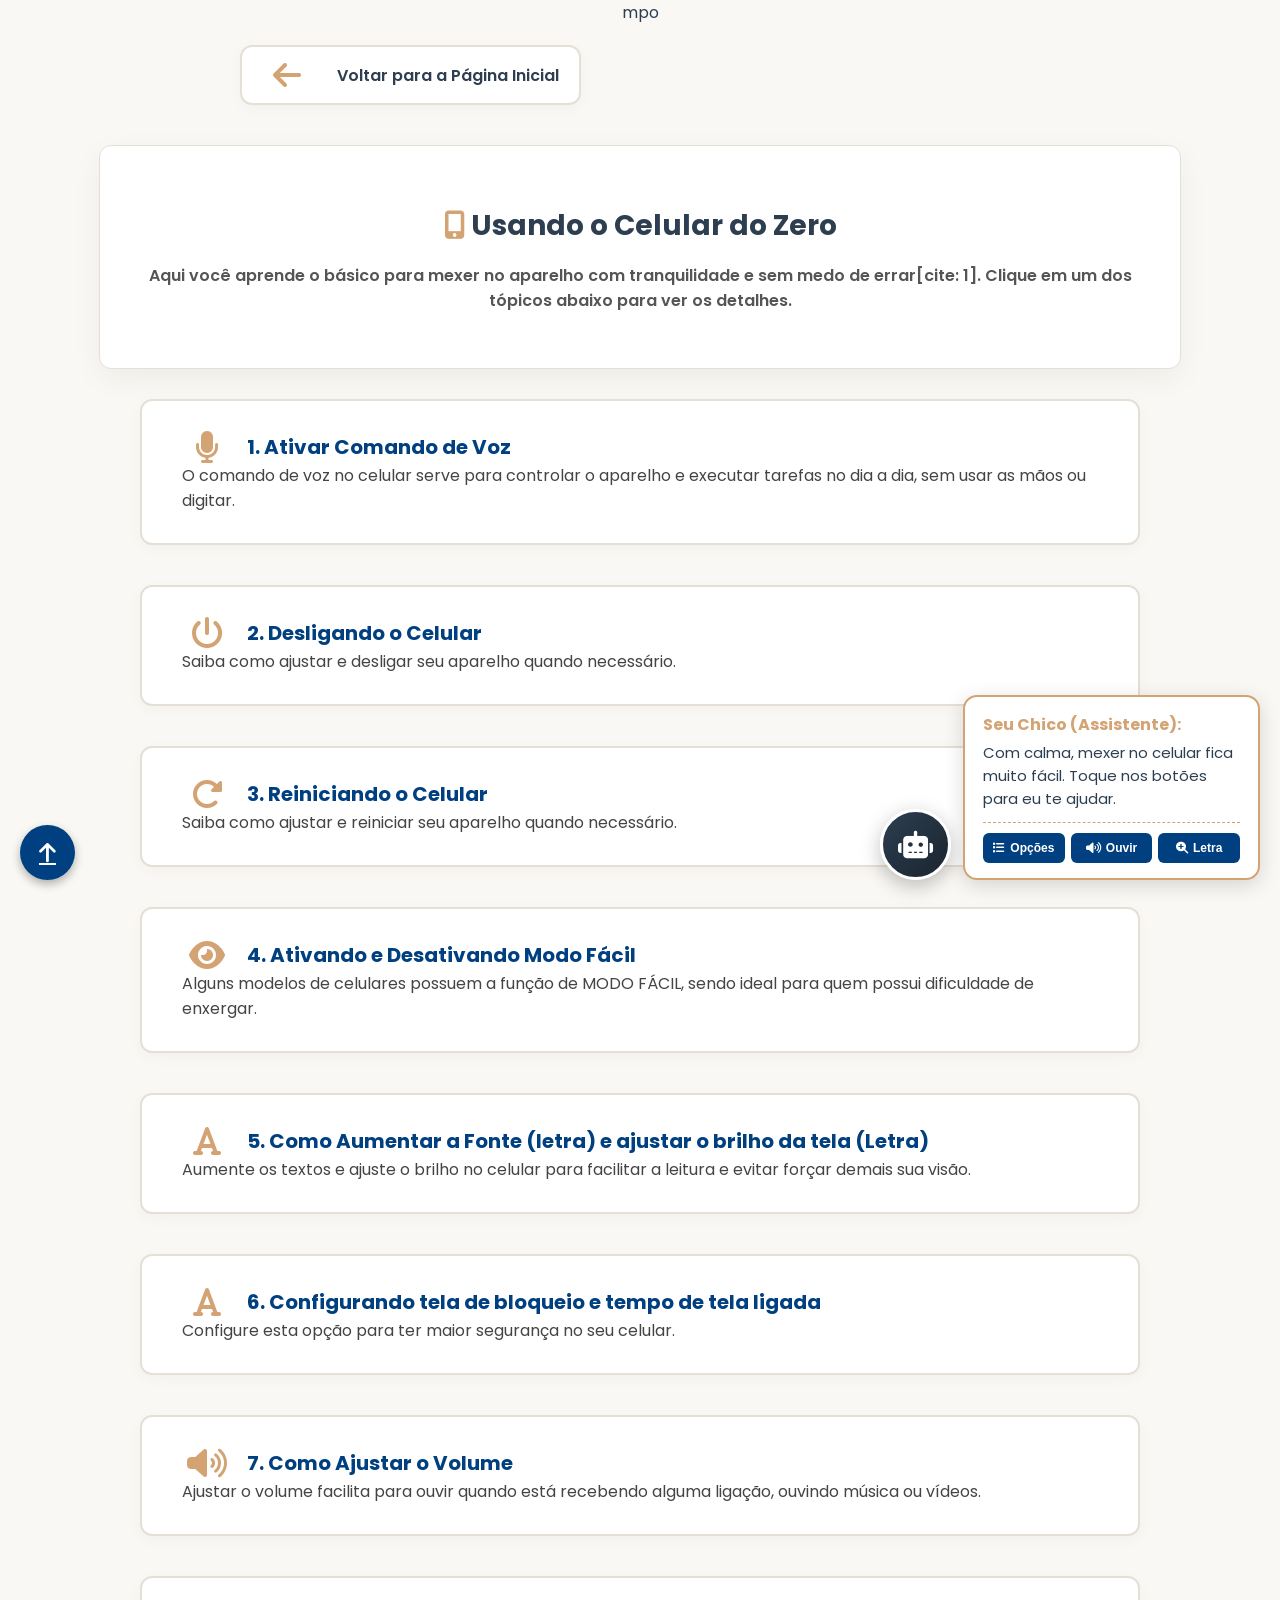
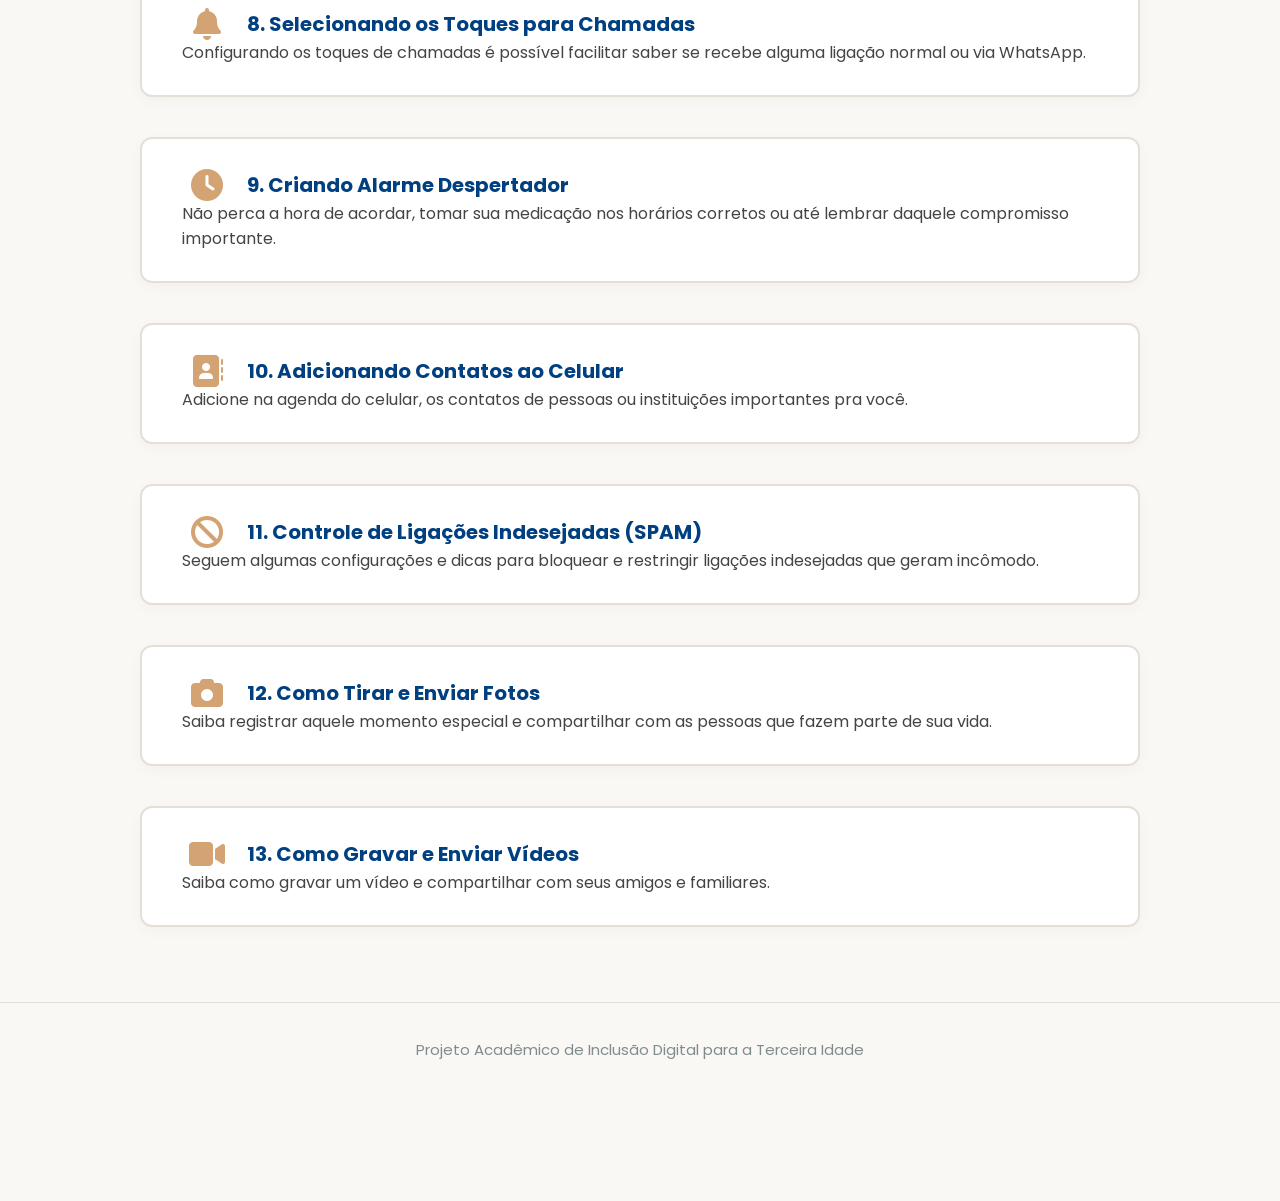
==== commit 8e99049c: "Update celular.html" ====
--- a/celular.html
+++ b/celular.html
@@ -1,4 +1,4 @@
-<!DOCTYPE html>
+mpo<!DOCTYPE html>
 <html lang="pt-BR">
 <head>
     <meta charset="UTF-8">
@@ -50,7 +50,7 @@
             <p style="font-size: 16px; color: #444; font-weight: normal; margin-bottom: 0;">Aumente os textos e ajuste o brilho no celular para facilitar a leitura e evitar forçar demais sua visão.</p>
         </div>
          <div class="btn" onclick="abrirModal('modalbloqueio')" style="cursor: pointer; display: block; text-align: left; margin-bottom: 15px;">
-            <h3 style="color: #004080; margin-top: 0; font-size: 20px;"><i class="fa-solid fa-font"></i> 6. Configurando tela de bloqueio</h3>
+            <h3 style="color: #004080; margin-top: 0; font-size: 20px;"><i class="fa-solid fa-font"></i> 6. Configurando tela de bloqueio e tempo de tela ligada</h3>
             <p style="font-size: 16px; color: #444; font-weight: normal; margin-bottom: 0;">Configure esta opção para ter maior segurança no seu celular.</p>
         </div>
         <div class="btn" onclick="abrirModal('modalVolume')" style="cursor: pointer; display: block; text-align: left; margin-bottom: 15px;">
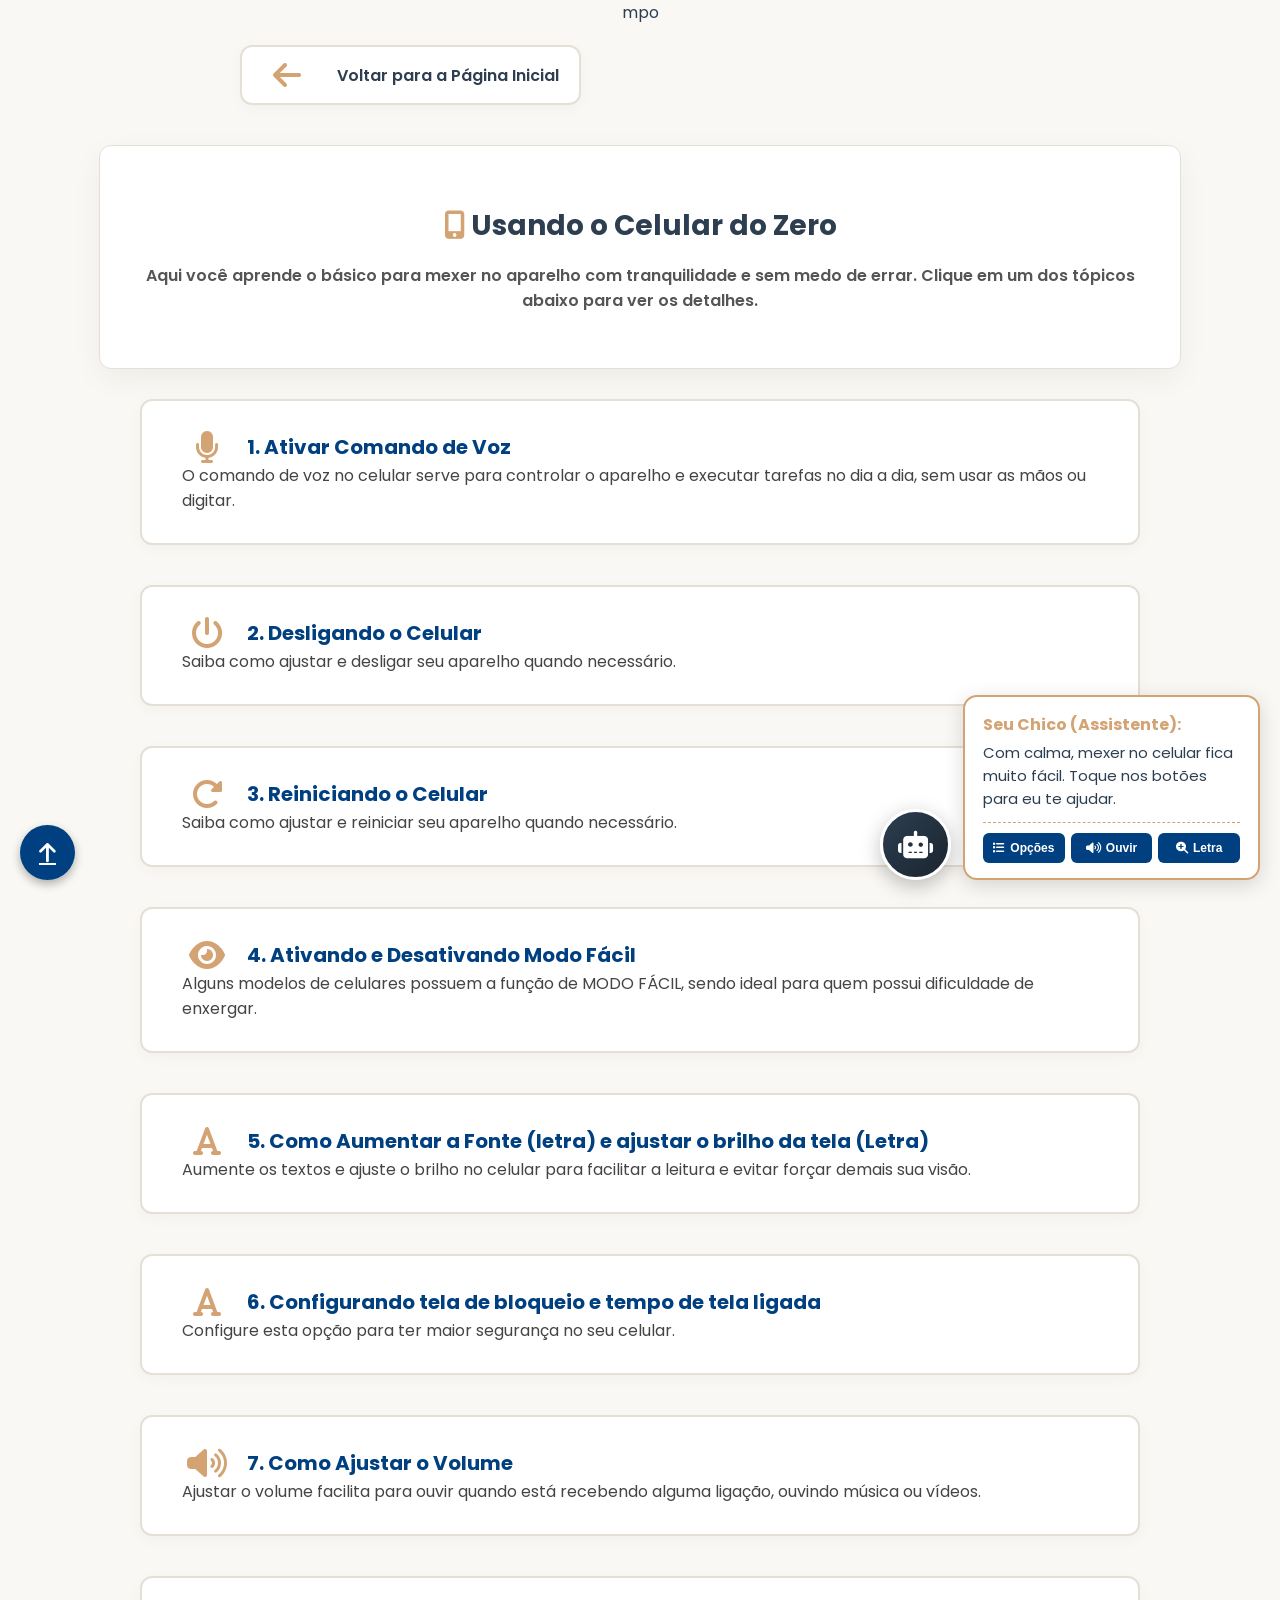
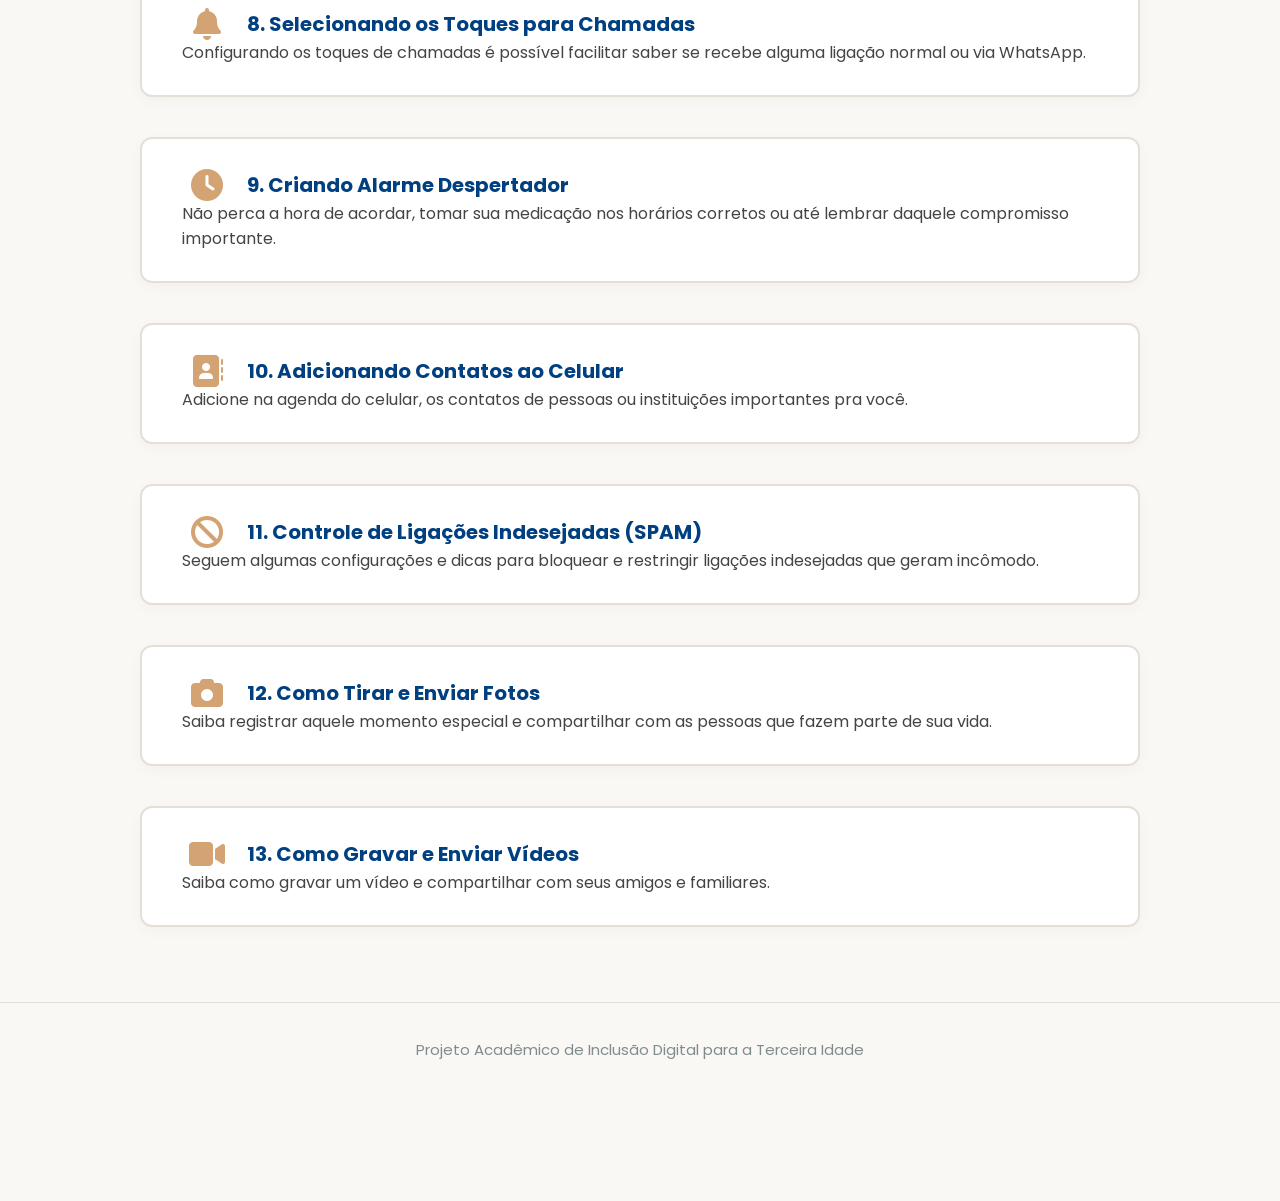
==== commit 3ad51b98: "Update celular.html" ====
--- a/celular.html
+++ b/celular.html
@@ -24,7 +24,7 @@
             <i class="fa-solid fa-mobile-screen-button" style="color: #D4A373;"></i> Usando o Celular do Zero
         </h1>
         <p style="font-size: 16px; color: #555;">
-            Aqui você aprende o básico para mexer no aparelho com tranquilidade e sem medo de errar[cite: 1]. Clique em um dos tópicos abaixo para ver os detalhes.
+            Aqui você aprende o básico para mexer no aparelho com tranquilidade e sem medo de errar. Clique em um dos tópicos abaixo para ver os detalhes.
         </p>
     </div>
 
@@ -49,7 +49,7 @@
             <h3 style="color: #004080; margin-top: 0; font-size: 20px;"><i class="fa-solid fa-font"></i> 5. Como Aumentar a Fonte (letra) e ajustar o brilho da tela (Letra)</h3>
             <p style="font-size: 16px; color: #444; font-weight: normal; margin-bottom: 0;">Aumente os textos e ajuste o brilho no celular para facilitar a leitura e evitar forçar demais sua visão.</p>
         </div>
-         <div class="btn" onclick="abrirModal('modalbloqueio')" style="cursor: pointer; display: block; text-align: left; margin-bottom: 15px;">
+         <div class="btn" onclick="abrirModal('modalBloqueio')" style="cursor: pointer; display: block; text-align: left; margin-bottom: 15px;">
             <h3 style="color: #004080; margin-top: 0; font-size: 20px;"><i class="fa-solid fa-font"></i> 6. Configurando tela de bloqueio e tempo de tela ligada</h3>
             <p style="font-size: 16px; color: #444; font-weight: normal; margin-bottom: 0;">Configure esta opção para ter maior segurança no seu celular.</p>
         </div>
@@ -192,7 +192,7 @@
             </video>
         <button class="botao-fechar" onclick="fecharModal('modalFonte')">Entendi / Fechar</button>
     </div></div>
-        <div id="modalbloqueio" class="modal-fundo"><div class="modal-conteudo">
+        <div id="modalBloqueio" class="modal-fundo"><div class="modal-conteudo">
         <h2 style="color: #004080; margin-top: 0;"><i class="fa-solid fa-font"></i> Bloqueio de tela do celular e tempo de desligamento de tela</h2>
         <p style="font-size: 16px; color: #444;">Configure isso, para garantir maior segurança para seu celular:</p>
         <ol style="font-size: 16px; color: #444; line-height: 1.6;">
@@ -218,7 +218,7 @@
             <source src="bloqueio.mp4" type="video/mp4">
             Seu navegador não suporta vídeos.
             </video>
-        <button class="botao-fechar" onclick="fecharModal('modalFonte')">Entendi / Fechar</button>
+        <button class="botao-fechar" onclick="fecharModal('modalBloqueio')">Entendi / Fechar</button>
     </div></div>
     <div id="modalVolume" class="modal-fundo"><div class="modal-conteudo">
         <h2 style="color: #004080; margin-top: 0;"><i class="fa-solid fa-volume-high"></i> Ajustar Volume</h2>
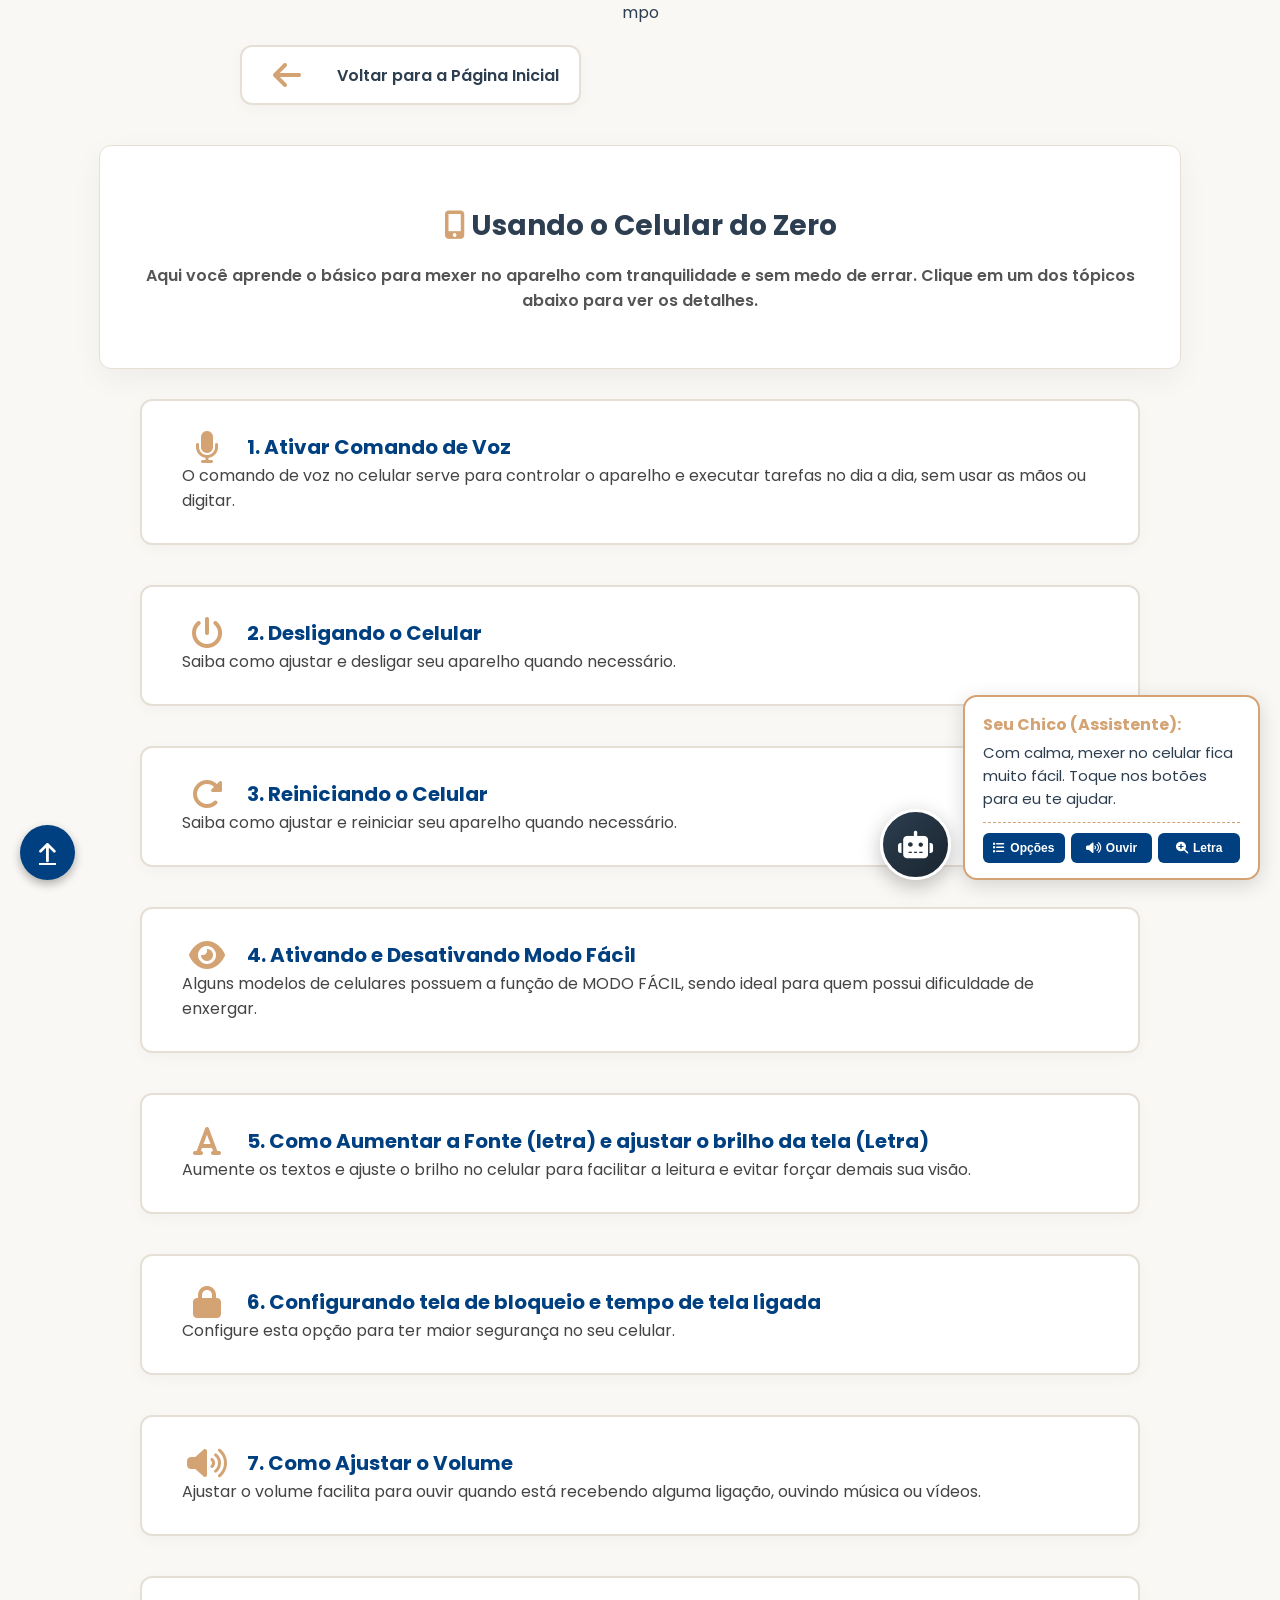
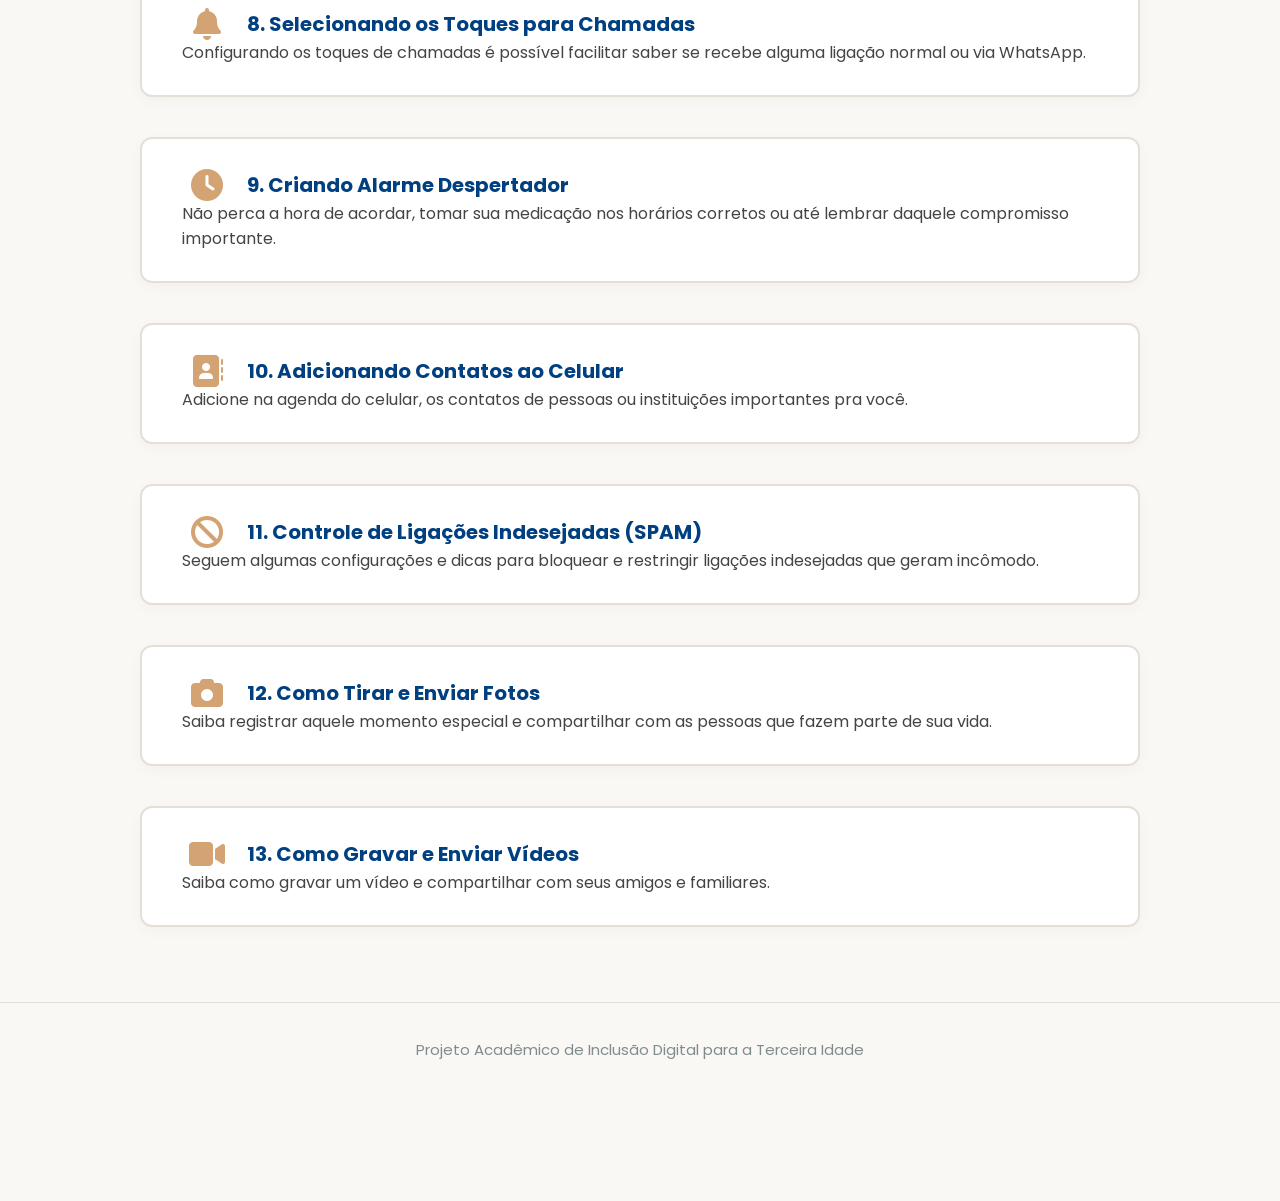
==== commit 2a590c75: "Update celular.html" ====
--- a/celular.html
+++ b/celular.html
@@ -50,7 +50,7 @@
             <p style="font-size: 16px; color: #444; font-weight: normal; margin-bottom: 0;">Aumente os textos e ajuste o brilho no celular para facilitar a leitura e evitar forçar demais sua visão.</p>
         </div>
          <div class="btn" onclick="abrirModal('modalBloqueio')" style="cursor: pointer; display: block; text-align: left; margin-bottom: 15px;">
-            <h3 style="color: #004080; margin-top: 0; font-size: 20px;"><i class="fa-solid fa-font"></i> 6. Configurando tela de bloqueio e tempo de tela ligada</h3>
+            <h3 style="color: #004080; margin-top: 0; font-size: 20px;"><i class="fa-solid fa-lock"></i> 6. Configurando tela de bloqueio e tempo de tela ligada</h3>
             <p style="font-size: 16px; color: #444; font-weight: normal; margin-bottom: 0;">Configure esta opção para ter maior segurança no seu celular.</p>
         </div>
         <div class="btn" onclick="abrirModal('modalVolume')" style="cursor: pointer; display: block; text-align: left; margin-bottom: 15px;">
